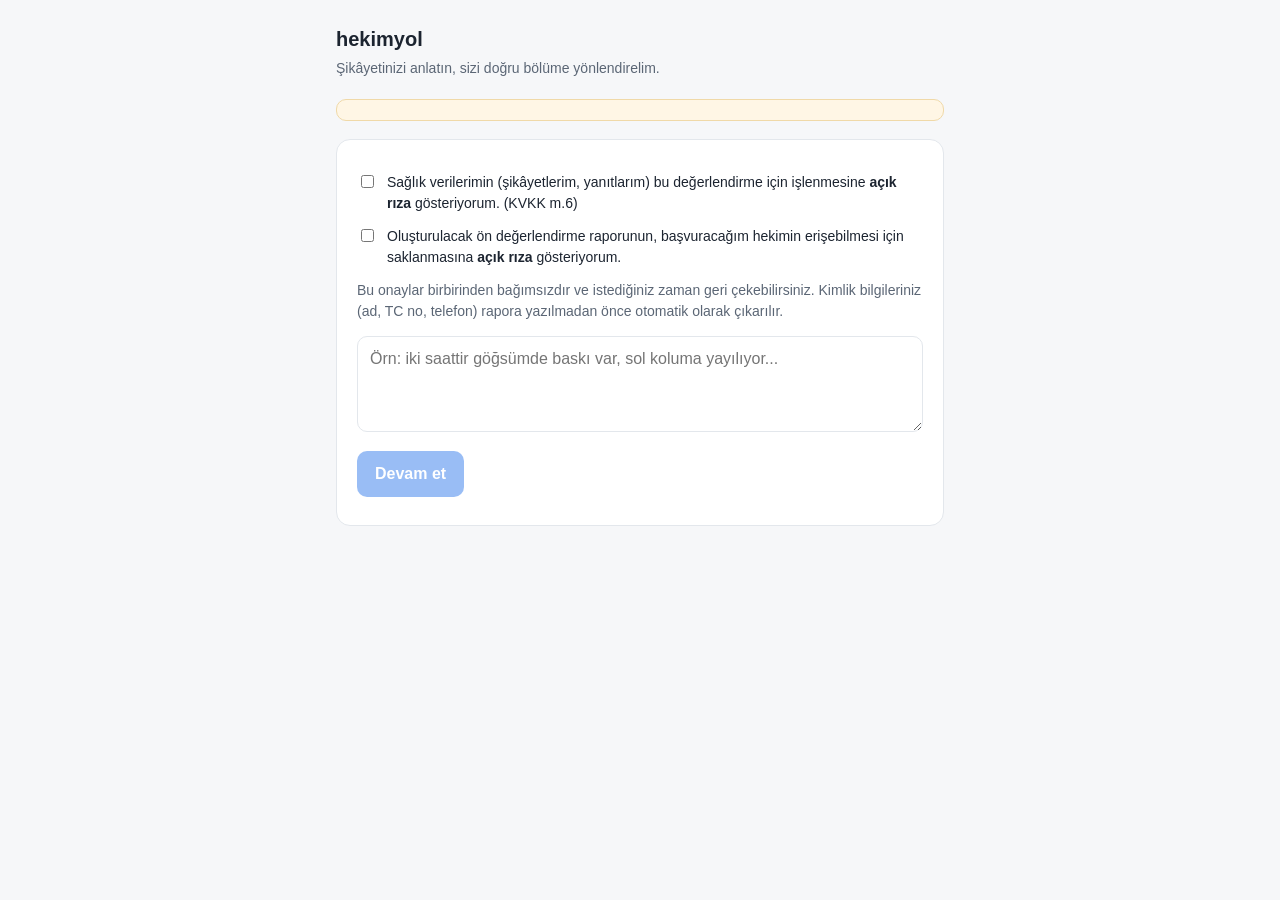
==== static/index.html @ 27304295 "Scaffold hekimyol MVP: TR symptom intake → deterministic triage → doctor pre-report - FastAPI + SQLA" ====
<!doctype html>
<html lang="tr">
<head>
<meta charset="utf-8">
<meta name="viewport" content="width=device-width, initial-scale=1">
<title>hekimyol — Şikâyet Değerlendirme</title>
<link rel="stylesheet" href="/static/style.css">
</head>
<body>
<div class="wrap">
  <h1>hekimyol</h1>
  <p class="sub">Şikâyetinizi anlatın, sizi doğru bölüme yönlendirelim.</p>
  <div class="disclaimer" id="disclaimer"></div>

  <!-- Step 1: consent + complaint -->
  <div class="card" id="intake">
    <label class="consent">
      <input type="checkbox" id="c1">
      <span>Sağlık verilerimin (şikâyetlerim, yanıtlarım) bu değerlendirme için
      işlenmesine <b>açık rıza</b> gösteriyorum. (KVKK m.6)</span>
    </label>
    <label class="consent">
      <input type="checkbox" id="c2">
      <span>Oluşturulacak ön değerlendirme raporunun, başvuracağım hekimin
      erişebilmesi için saklanmasına <b>açık rıza</b> gösteriyorum.</span>
    </label>
    <p class="sub" style="margin:4px 0 14px">Bu onaylar birbirinden bağımsızdır ve
      istediğiniz zaman geri çekebilirsiniz. Kimlik bilgileriniz (ad, TC no,
      telefon) rapora yazılmadan önce otomatik olarak çıkarılır.</p>
    <textarea id="complaint" placeholder="Örn: iki saattir göğsümde baskı var, sol koluma yayılıyor..."></textarea>
    <div style="margin-top:12px"><button id="startBtn" disabled>Devam et</button></div>
    <div class="err" id="intakeErr"></div>
  </div>

  <!-- Step 1b: pathway picker fallback -->
  <div class="card" id="picker" hidden>
    <div class="qtext">Şikâyetinizi hangi başlık en iyi tanımlıyor?</div>
    <div id="pickerOpts"></div>
  </div>

  <!-- Step 2: questions -->
  <div class="card" id="qcard" hidden>
    <div class="qtext" id="qtext"></div>
    <div id="qopts"></div>
  </div>

  <!-- Step 3: outcome -->
  <div class="card" id="outcome" hidden>
    <div><span class="badge" id="urg"></span></div>
    <h1 style="margin-top:12px" id="dept"></h1>
    <p id="advice"></p>
    <div id="bringWrap" hidden><b>Yanınıza alın:</b><ul id="bring"></ul></div>
    <p class="sub" id="reportLine" style="margin-top:16px"></p>
  </div>
</div>

<script>
const $ = s => document.querySelector(s);
let complaintDeidPending = "";
let sessionId = null;

async function api(path, body, method="POST") {
  const r = await fetch(path, {method, headers:{"content-type":"application/json"},
    body: body ? JSON.stringify(body) : undefined});
  const data = await r.json().catch(() => ({}));
  if (!r.ok) throw new Error(data.detail || ("HTTP " + r.status));
  return data;
}

(async () => {
  const m = await api("/api/meta", null, "GET");
  $("#disclaimer").textContent = m.disclaimer;
})();

function consentOk() { return $("#c1").checked && $("#c2").checked; }
[$("#c1"), $("#c2")].forEach(c => c.addEventListener("change",
  () => $("#startBtn").disabled = !consentOk()));

$("#startBtn").addEventListener("click", () => start(null));

async function start(pathwaySlug) {
  $("#intakeErr").textContent = "";
  const complaint = $("#complaint").value.trim();
  if (!complaint) { $("#intakeErr").textContent = "Lütfen şikâyetinizi yazın."; return; }
  try {
    const d = await api("/api/session", {
      consent: {health_data: $("#c1").checked, store_report: $("#c2").checked},
      complaint, pathway_slug: pathwaySlug,
    });
    if (d.needs_pathway) { showPicker(d.pathways); return; }
    $("#intake").hidden = true; $("#picker").hidden = true;
    sessionId = d.session_id;
    render(d);
  } catch (e) { $("#intakeErr").textContent = e.message; }
}

function showPicker(list) {
  $("#picker").hidden = false;
  const box = $("#pickerOpts"); box.innerHTML = "";
  list.forEach(p => {
    const b = document.createElement("button");
    b.className = "opt"; b.textContent = p.title;
    b.onclick = () => start(p.slug);
    box.appendChild(b);
  });
}

async function answer(idx) {
  try {
    const d = await api(`/api/session/${sessionId}/answer`, {option_idx: idx});
    render(d);
  } catch (e) { alert(e.message); }
}

function render(d) {
  if (!d.done) {
    $("#qcard").hidden = false; $("#outcome").hidden = true;
    $("#qtext").textContent = d.text;
    const box = $("#qopts"); box.innerHTML = "";
    d.options.forEach((label, i) => {
      const b = document.createElement("button");
      b.className = "opt"; b.textContent = label; b.onclick = () => answer(i);
      box.appendChild(b);
    });
    return;
  }
  $("#qcard").hidden = true; $("#outcome").hidden = false;
  const urg = $("#urg");
  urg.className = "badge " + d.urgency;
  urg.textContent = {acil:"ACİL", "24_saat":"24 SAAT İÇİNDE", planli:"PLANLI"}[d.urgency] || d.urgency;
  $("#dept").textContent = d.department;
  $("#advice").textContent = d.advice;
  if (d.bring && d.bring.length) {
    $("#bringWrap").hidden = false;
    $("#bring").innerHTML = d.bring.map(x => `<li>${x}</li>`).join("");
  }
  if (d.report_id) {
    $("#reportLine").innerHTML = `Hekiminizin okuması için rapor kodunuz: <b>${d.report_id}</b>`;
  }
}
</script>
</body>
</html>
---- static/style.css ----
:root { --bg:#f6f7f9; --card:#fff; --ink:#1c2430; --muted:#5b6675; --accent:#1f6feb;
  --acil:#c0392b; --24:#c07a1f; --planli:#1e7e46; --line:#e3e7ec; }
* { box-sizing:border-box; }
body { margin:0; font:16px/1.5 -apple-system,Segoe UI,Roboto,sans-serif;
  background:var(--bg); color:var(--ink); }
.wrap { max-width:640px; margin:0 auto; padding:24px 16px 64px; }
h1 { font-size:20px; margin:0 0 4px; }
.sub { color:var(--muted); font-size:14px; margin:0 0 20px; }
.disclaimer { background:#fff6e5; border:1px solid #f0d9a8; border-radius:10px;
  padding:10px 12px; font-size:13px; color:#6b4e12; margin-bottom:18px; }
.card { background:var(--card); border:1px solid var(--line); border-radius:14px;
  padding:20px; margin-bottom:14px; }
label.consent { display:flex; gap:10px; align-items:flex-start; margin:12px 0;
  font-size:14px; cursor:pointer; }
label.consent input { margin-top:3px; }
textarea, input[type=text], input[type=password] { width:100%; border:1px solid var(--line);
  border-radius:10px; padding:10px 12px; font:inherit; }
textarea { min-height:96px; resize:vertical; }
button { background:var(--accent); color:#fff; border:0; border-radius:10px;
  padding:11px 18px; font:inherit; font-weight:600; cursor:pointer; }
button:disabled { opacity:.45; cursor:not-allowed; }
button.opt { display:block; width:100%; text-align:left; background:#fff;
  color:var(--ink); border:1px solid var(--line); margin:8px 0; font-weight:500; }
button.opt:hover { border-color:var(--accent); }
.qtext { font-weight:600; margin-bottom:6px; }
.badge { display:inline-block; padding:3px 10px; border-radius:999px; font-size:13px;
  font-weight:700; color:#fff; }
.badge.acil { background:var(--acil); }
.badge.\32 4_saat { background:var(--24); }
.badge.planli { background:var(--planli); }
ul { margin:6px 0 0; padding-left:20px; }
.err { color:var(--acil); font-size:14px; margin-top:8px; }
pre { white-space:pre-wrap; word-wrap:break-word; background:#fbfcfd;
  border:1px solid var(--line); border-radius:10px; padding:14px; font-size:14px; }
a { color:var(--accent); }
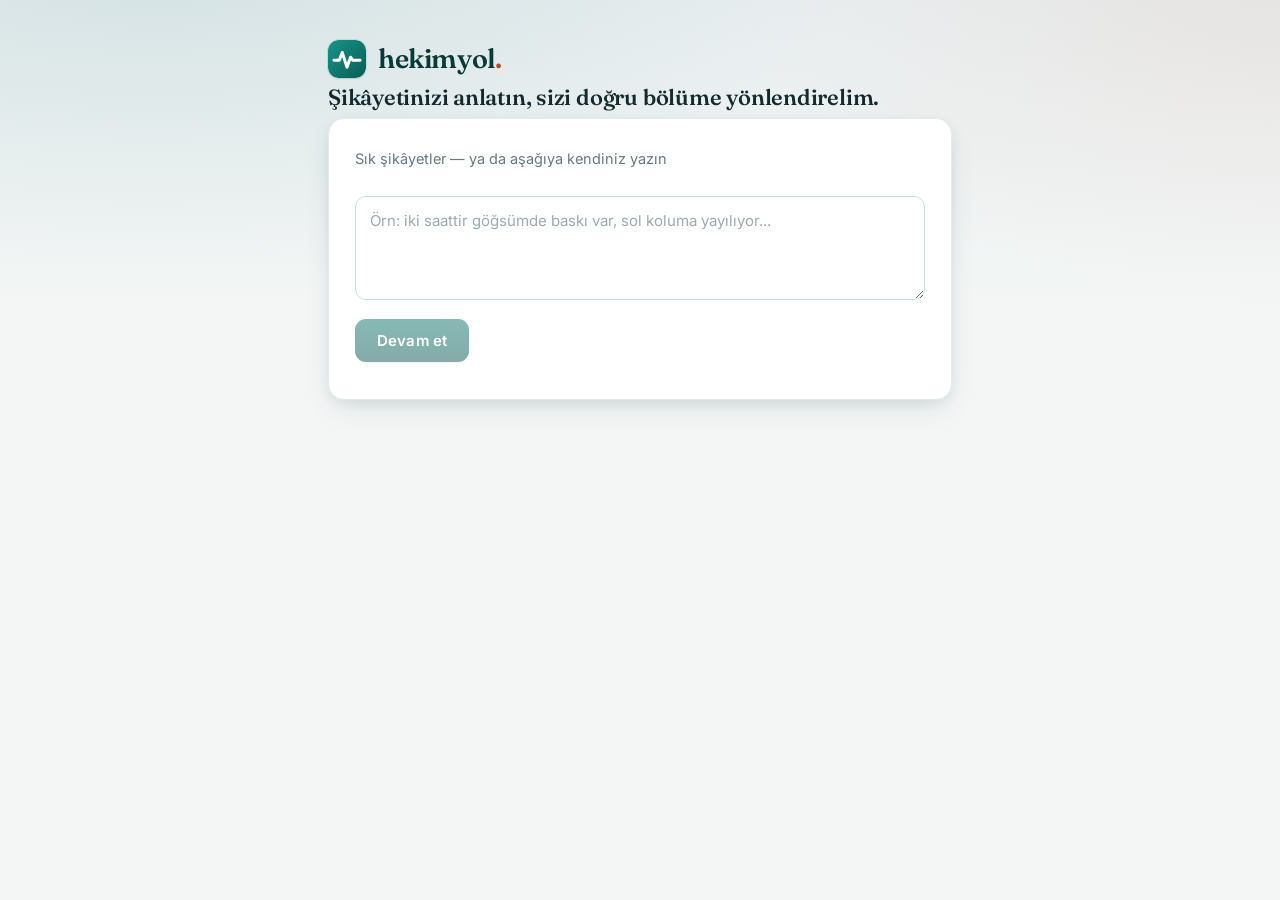
==== commit f49fd269: "Make repo git- and Heroku-deploy ready - Add .env.example documenting every env var (all have safe d" ====
--- a/static/index.html
+++ b/static/index.html
@@ -4,29 +4,34 @@
 <meta charset="utf-8">
 <meta name="viewport" content="width=device-width, initial-scale=1">
 <title>hekimyol — Şikâyet Değerlendirme</title>
+<link rel="icon" type="image/svg+xml" href="/static/favicon.svg">
+<link rel="preconnect" href="https://fonts.googleapis.com">
+<link rel="preconnect" href="https://fonts.gstatic.com" crossorigin>
+<link href="https://fonts.googleapis.com/css2?family=Fraunces:opsz,wght@9..144,400..600&family=Inter:wght@400;500;600&display=swap" rel="stylesheet">
 <link rel="stylesheet" href="/static/style.css">
 </head>
 <body>
 <div class="wrap">
-  <h1>hekimyol</h1>
-  <p class="sub">Şikâyetinizi anlatın, sizi doğru bölüme yönlendirelim.</p>
-  <div class="disclaimer" id="disclaimer"></div>
-
-  <!-- Step 1: consent + complaint -->
+  <div class="brand">
+    <svg class="mark" width="38" height="38" viewBox="0 0 64 64" aria-hidden="true">
+      <defs>
+        <linearGradient id="bm" x1="0" y1="0" x2="64" y2="64" gradientUnits="userSpaceOnUse">
+          <stop stop-color="#14958A"/><stop offset="1" stop-color="#0B5D55"/>
+        </linearGradient>
+      </defs>
+      <rect width="64" height="64" rx="16" fill="url(#bm)"/>
+      <path d="M10 34h9l5-13 8 25 6-17 3.5 5H54" fill="none" stroke="#fff"
+            stroke-width="5" stroke-linecap="round" stroke-linejoin="round"/>
+    </svg>
+    <p class="brand-name">hekimyol<span class="dot">.</span></p>
+  </div>
+  <h1>Şikâyetinizi anlatın, sizi doğru bölüme yönlendirelim.</h1>
+
+  <!-- Step 1: complaint -->
   <div class="card" id="intake">
-    <label class="consent">
-      <input type="checkbox" id="c1">
-      <span>Sağlık verilerimin (şikâyetlerim, yanıtlarım) bu değerlendirme için
-      işlenmesine <b>açık rıza</b> gösteriyorum. (KVKK m.6)</span>
-    </label>
-    <label class="consent">
-      <input type="checkbox" id="c2">
-      <span>Oluşturulacak ön değerlendirme raporunun, başvuracağım hekimin
-      erişebilmesi için saklanmasına <b>açık rıza</b> gösteriyorum.</span>
-    </label>
-    <p class="sub" style="margin:4px 0 14px">Bu onaylar birbirinden bağımsızdır ve
-      istediğiniz zaman geri çekebilirsiniz. Kimlik bilgileriniz (ad, TC no,
-      telefon) rapora yazılmadan önce otomatik olarak çıkarılır.</p>
+    <p class="sub chips-label">Sık şikâyetler
+      <span class="chips-hint">— ya da aşağıya kendiniz yazın</span></p>
+    <div class="chips" id="startChips"></div>
     <textarea id="complaint" placeholder="Örn: iki saattir göğsümde baskı var, sol koluma yayılıyor..."></textarea>
     <div style="margin-top:12px"><button id="startBtn" disabled>Devam et</button></div>
     <div class="err" id="intakeErr"></div>
@@ -38,10 +43,9 @@
     <div id="pickerOpts"></div>
   </div>
 
-  <!-- Step 2: questions -->
-  <div class="card" id="qcard" hidden>
-    <div class="qtext" id="qtext"></div>
-    <div id="qopts"></div>
+  <!-- Step 2: questions — one screen at a time, swapped in/out -->
+  <div class="card flow" id="qcard" hidden>
+    <div class="stage" id="stage"></div>
   </div>
 
   <!-- Step 3: outcome -->
@@ -51,13 +55,23 @@
     <p id="advice"></p>
     <div id="bringWrap" hidden><b>Yanınıza alın:</b><ul id="bring"></ul></div>
     <p class="sub" id="reportLine" style="margin-top:16px"></p>
-  </div>
+    <div class="qr-tile" id="qrTile" hidden>
+      <div class="qr-frame"><canvas id="qrCanvas"></canvas></div>
+      <p class="qr-cap">Hekiminiz bu kodu okutabilir</p>
+    </div>
+  </div>
+
+  <footer class="safety" id="disclaimer"></footer>
 </div>
 
 <script>
 const $ = s => document.querySelector(s);
-let complaintDeidPending = "";
 let sessionId = null;
+let qStep = 0;
+let selectedPathway = null;  // slug from a clicked starting-point chip, or null
+
+const REDUCED = window.matchMedia("(prefers-reduced-motion: reduce)").matches;
+const SWAP_MS = REDUCED ? 0 : 260;   // must match .screen-out duration in style.css
 
 async function api(path, body, method="POST") {
   const r = await fetch(path, {method, headers:{"content-type":"application/json"},
@@ -69,29 +83,69 @@
 
 (async () => {
   const m = await api("/api/meta", null, "GET");
-  $("#disclaimer").textContent = m.disclaimer;
+  $("#disclaimer").textContent = m.disclaimer ||
+    "Bu bir tanı değildir. Acil durumda 112'yi arayın.";
+  renderChips(m.starting_points || []);
 })();
 
-function consentOk() { return $("#c1").checked && $("#c2").checked; }
-[$("#c1"), $("#c2")].forEach(c => c.addEventListener("change",
-  () => $("#startBtn").disabled = !consentOk()));
-
-$("#startBtn").addEventListener("click", () => start(null));
+$("#startBtn").addEventListener("click", () => start(selectedPathway));
+
+function renderChips(list) {
+  const box = $("#startChips");
+  box.innerHTML = "";
+  if (!list.length) { box.hidden = true; $(".chips-label").hidden = true; return; }
+  list.forEach(sp => {
+    const b = document.createElement("button");
+    b.type = "button";
+    b.className = "chip";
+    b.textContent = sp.label;
+    b.onclick = () => pickChip(b, sp);
+    box.appendChild(b);
+  });
+}
+
+function pickChip(btn, sp) {
+  $("#startChips").querySelectorAll(".chip").forEach(c => c.classList.remove("active"));
+  btn.classList.add("active");
+  selectedPathway = sp.pathway_slug;
+  $("#complaint").value = sp.complaint;   // visible + still editable
+  $("#intakeErr").textContent = "";
+  syncStartBtn();
+  start(selectedPathway);                 // chips start immediately
+}
+
+function syncStartBtn() {
+  $("#startBtn").disabled = !$("#complaint").value.trim();
+}
+
+// Typing over the pre-filled text means the user is on their own words now:
+// drop the remembered pathway so "Devam et" routes from the free text.
+$("#complaint").addEventListener("input", () => {
+  syncStartBtn();
+  if (!selectedPathway) return;
+  selectedPathway = null;
+  $("#startChips").querySelectorAll(".chip").forEach(c => c.classList.remove("active"));
+});
 
 async function start(pathwaySlug) {
   $("#intakeErr").textContent = "";
   const complaint = $("#complaint").value.trim();
   if (!complaint) { $("#intakeErr").textContent = "Lütfen şikâyetinizi yazın."; return; }
-  try {
-    const d = await api("/api/session", {
-      consent: {health_data: $("#c1").checked, store_report: $("#c2").checked},
-      complaint, pathway_slug: pathwaySlug,
-    });
+  const btn = $("#startBtn");
+  btn.classList.add("loading"); btn.disabled = true;
+  try {
+    const d = await api("/api/session", {complaint, pathway_slug: pathwaySlug});
     if (d.needs_pathway) { showPicker(d.pathways); return; }
     $("#intake").hidden = true; $("#picker").hidden = true;
+    qStep = 0;
     sessionId = d.session_id;
     render(d);
-  } catch (e) { $("#intakeErr").textContent = e.message; }
+  } catch (e) {
+    $("#intakeErr").textContent = e.message;
+  } finally {
+    btn.classList.remove("loading");
+    syncStartBtn();
+  }
 }
 
 function showPicker(list) {
@@ -112,19 +166,65 @@
   } catch (e) { alert(e.message); }
 }
 
+/* One question = one .screen. Answering glides the current screen out to the
+   left while the next one glides in from the right (full swap). */
+function buildScreen(d) {
+  const screen = document.createElement("div");
+  screen.className = "screen";
+
+  const step = document.createElement("p");
+  step.className = "qstep";
+  step.textContent = "Soru " + qStep;
+  screen.appendChild(step);
+
+  const q = document.createElement("div");
+  q.className = d.text.length > 74 ? "qtext long" : "qtext";
+  q.textContent = d.text;
+  screen.appendChild(q);
+
+  const opts = document.createElement("div");
+  opts.className = "qopts";
+  d.options.forEach((label, i) => {
+    const b = document.createElement("button");
+    b.className = "opt"; b.textContent = label;
+    b.onclick = () => { lockScreen(screen); answer(i); };
+    opts.appendChild(b);
+  });
+  screen.appendChild(opts);
+  return screen;
+}
+
+function lockScreen(screen) {
+  screen.querySelectorAll("button").forEach(b => b.disabled = true);
+}
+
+function swapIn(next) {
+  const stage = $("#stage");
+  const prev = stage.querySelector(".screen:not(.screen-out)");
+  if (!prev) { stage.appendChild(next); return; }
+  // Freeze the card height so the swap doesn't jolt the page.
+  stage.style.minHeight = stage.offsetHeight + "px";
+  prev.classList.add("screen-out");
+  setTimeout(() => prev.remove(), SWAP_MS + 40);
+  stage.appendChild(next);
+  requestAnimationFrame(() => { stage.style.minHeight = ""; });
+}
+
 function render(d) {
   if (!d.done) {
     $("#qcard").hidden = false; $("#outcome").hidden = true;
-    $("#qtext").textContent = d.text;
-    const box = $("#qopts"); box.innerHTML = "";
-    d.options.forEach((label, i) => {
-      const b = document.createElement("button");
-      b.className = "opt"; b.textContent = label; b.onclick = () => answer(i);
-      box.appendChild(b);
-    });
+    qStep++;
+    swapIn(buildScreen(d));
     return;
   }
-  $("#qcard").hidden = true; $("#outcome").hidden = false;
+  const stage = $("#stage");
+  const prev = stage.querySelector(".screen:not(.screen-out)");
+  if (prev) {
+    prev.classList.add("screen-out");
+    setTimeout(() => prev.remove(), SWAP_MS + 40);
+  }
+  setTimeout(() => { $("#qcard").hidden = true; }, SWAP_MS);
+  $("#outcome").hidden = false;
   const urg = $("#urg");
   urg.className = "badge " + d.urgency;
   urg.textContent = {acil:"ACİL", "24_saat":"24 SAAT İÇİNDE", planli:"PLANLI"}[d.urgency] || d.urgency;
@@ -135,8 +235,93 @@
     $("#bring").innerHTML = d.bring.map(x => `<li>${x}</li>`).join("");
   }
   if (d.report_id) {
-    $("#reportLine").innerHTML = `Hekiminizin okuması için rapor kodunuz: <b>${d.report_id}</b>`;
-  }
+    showReportCode(d.report_id);
+  }
+}
+
+/* ---------- report code: copy button + QR ----------
+   The copy button hands over the RAW id so a doctor can type it into the console;
+   the QR encodes the full /doctor?rid=… link so a scan opens the report directly. */
+
+const CLIP_SVG = `<svg viewBox="0 0 24 24" width="16" height="16" fill="none"
+  stroke="currentColor" stroke-width="1.8" stroke-linecap="round" stroke-linejoin="round"
+  aria-hidden="true"><rect x="9" y="9" width="11" height="11" rx="2.2"/>
+  <path d="M5.5 15H5a2 2 0 0 1-2-2V5a2 2 0 0 1 2-2h8a2 2 0 0 1 2 2v.5"/></svg>`;
+
+const CHECK_SVG = `<svg viewBox="0 0 24 24" width="16" height="16" fill="none"
+  stroke="currentColor" stroke-width="2.2" stroke-linecap="round" stroke-linejoin="round"
+  aria-hidden="true"><path d="M20 6 9 17l-5-5"/></svg>`;
+
+async function copyText(text) {
+  try {
+    if (navigator.clipboard && window.isSecureContext) {
+      await navigator.clipboard.writeText(text);
+      return true;
+    }
+  } catch (e) { /* fall through to the legacy path */ }
+  try {
+    const ta = document.createElement("textarea");
+    ta.value = text;
+    ta.setAttribute("readonly", "");
+    ta.style.cssText = "position:fixed;top:-1000px;left:0;opacity:0";
+    document.body.appendChild(ta);
+    ta.select();
+    ta.setSelectionRange(0, ta.value.length);
+    const ok = document.execCommand("copy");
+    ta.remove();
+    return ok;
+  } catch (e) {
+    return false;   // no clipboard at all — skip the confirm, code is still readable
+  }
+}
+
+function makeCopyBtn(text) {
+  const b = document.createElement("button");
+  b.type = "button";
+  b.className = "copy-btn";
+  b.title = "Rapor kodunu kopyala";
+  b.setAttribute("aria-label", "Rapor kodunu kopyala");
+  b.innerHTML = CLIP_SVG;
+  b.addEventListener("click", async () => {
+    if (!(await copyText(text))) return;
+    b.classList.add("done");
+    b.setAttribute("aria-label", "Rapor kodu kopyalandı");
+    b.innerHTML = CHECK_SVG + `<span class="copy-lbl">kopyalandı</span>`;
+    clearTimeout(b._t);
+    b._t = setTimeout(() => {
+      b.classList.remove("done");
+      b.setAttribute("aria-label", "Rapor kodunu kopyala");
+      b.innerHTML = CLIP_SVG;
+    }, 1500);
+  });
+  return b;
+}
+
+// CDN only (jsDelivr ESM build of the `qrcode` npm package) — no npm, no build step.
+// A failure here just hides the tile; the typed code path is unaffected.
+async function renderQR(rid) {
+  const tile = $("#qrTile");
+  const url = `${location.origin}/doctor?rid=${encodeURIComponent(rid)}`;
+  try {
+    const mod = await import("https://cdn.jsdelivr.net/npm/qrcode@1.5.3/+esm");
+    await mod.toCanvas($("#qrCanvas"), url, {
+      width: 160, margin: 1, errorCorrectionLevel: "M",
+      color: {dark: "#132a2e", light: "#ffffff"},
+    });
+    tile.hidden = false;
+  } catch (e) {
+    tile.hidden = true;
+  }
+}
+
+function showReportCode(rid) {
+  const line = $("#reportLine");
+  line.textContent = "Hekiminizin okuması için rapor kodunuz: ";
+  const code = document.createElement("b");
+  code.textContent = rid;
+  line.appendChild(code);
+  line.appendChild(makeCopyBtn(rid));
+  renderQR(rid);
 }
 </script>
 </body>
--- a/static/style.css
+++ b/static/style.css
@@ -1,35 +1,1123 @@
-:root { --bg:#f6f7f9; --card:#fff; --ink:#1c2430; --muted:#5b6675; --accent:#1f6feb;
-  --acil:#c0392b; --24:#c07a1f; --planli:#1e7e46; --line:#e3e7ec; }
+/* ============================================================
+   hekimyol — premium visual layer
+   Fonts:  Fraunces (display serif, headings) + Inter (text)
+   Palette: deep teal ink, saturated clinical teal primary,
+            warm terracotta accent, refined cool neutrals.
+   ============================================================ */
+
+:root {
+  /* neutrals */
+  --bg-1:#f3f6f5;
+  --bg-2:#e9eef0;
+  --bg-3:#eef0f6;
+  --card:#ffffff;
+  --ink:#132a2e;
+  --ink-soft:#33474d;
+  --muted:#657a82;
+  --line:#e4ebe9;
+  --line-strong:#d3dddb;
+
+  /* brand */
+  --primary:#0f766e;
+  --primary-ink:#0b5a54;
+  --primary-deep:#083b37;
+  --primary-tint:#e4f1ef;
+  --primary-ring:rgba(15,118,110,.28);
+  --accent:#c2470c;
+  --accent-tint:#fbeadf;
+
+  /* urgency — designed, still clearly differentiated */
+  --acil:#c62828;      --acil-ink:#8f1d1d;   --acil-tint:#fcebe9;   --acil-line:#f0c5c1;
+  --amber:#b45309;     --amber-ink:#8a3f07;  --amber-tint:#fdf1e2;  --amber-line:#f0d8b4;
+  --planli:#1b7a4b;    --planli-ink:#125b37; --planli-tint:#e6f4ec; --planli-line:#c2e2cf;
+
+  /* elevation */
+  --shadow-sm:0 1px 2px rgba(19,42,46,.05), 0 1px 1px rgba(19,42,46,.04);
+  --shadow-md:0 4px 12px rgba(19,42,46,.06), 0 12px 32px -8px rgba(19,42,46,.12);
+  --shadow-lg:0 8px 24px rgba(19,42,46,.08), 0 28px 60px -16px rgba(19,42,46,.18);
+
+  --radius:16px;
+  --radius-sm:11px;
+  --ease:cubic-bezier(.22,.61,.36,1);
+
+  --font-display:"Fraunces","Newsreader",Georgia,"Times New Roman",serif;
+  --font-text:"Inter",-apple-system,BlinkMacSystemFont,"Segoe UI",Roboto,sans-serif;
+}
+
 * { box-sizing:border-box; }
-body { margin:0; font:16px/1.5 -apple-system,Segoe UI,Roboto,sans-serif;
-  background:var(--bg); color:var(--ink); }
-.wrap { max-width:640px; margin:0 auto; padding:24px 16px 64px; }
-h1 { font-size:20px; margin:0 0 4px; }
-.sub { color:var(--muted); font-size:14px; margin:0 0 20px; }
-.disclaimer { background:#fff6e5; border:1px solid #f0d9a8; border-radius:10px;
-  padding:10px 12px; font-size:13px; color:#6b4e12; margin-bottom:18px; }
-.card { background:var(--card); border:1px solid var(--line); border-radius:14px;
-  padding:20px; margin-bottom:14px; }
-label.consent { display:flex; gap:10px; align-items:flex-start; margin:12px 0;
-  font-size:14px; cursor:pointer; }
-label.consent input { margin-top:3px; }
-textarea, input[type=text], input[type=password] { width:100%; border:1px solid var(--line);
-  border-radius:10px; padding:10px 12px; font:inherit; }
-textarea { min-height:96px; resize:vertical; }
-button { background:var(--accent); color:#fff; border:0; border-radius:10px;
-  padding:11px 18px; font:inherit; font-weight:600; cursor:pointer; }
-button:disabled { opacity:.45; cursor:not-allowed; }
-button.opt { display:block; width:100%; text-align:left; background:#fff;
-  color:var(--ink); border:1px solid var(--line); margin:8px 0; font-weight:500; }
-button.opt:hover { border-color:var(--accent); }
-.qtext { font-weight:600; margin-bottom:6px; }
-.badge { display:inline-block; padding:3px 10px; border-radius:999px; font-size:13px;
-  font-weight:700; color:#fff; }
-.badge.acil { background:var(--acil); }
-.badge.\32 4_saat { background:var(--24); }
-.badge.planli { background:var(--planli); }
-ul { margin:6px 0 0; padding-left:20px; }
-.err { color:var(--acil); font-size:14px; margin-top:8px; }
-pre { white-space:pre-wrap; word-wrap:break-word; background:#fbfcfd;
-  border:1px solid var(--line); border-radius:10px; padding:14px; font-size:14px; }
-a { color:var(--accent); }
+
+html { -webkit-text-size-adjust:100%; }
+
+body {
+  margin:0;
+  font-family:var(--font-text);
+  font-size:16px;
+  line-height:1.6;
+  color:var(--ink);
+  background:var(--bg-1);
+  background-image:
+    radial-gradient(1200px 600px at 12% -8%, rgba(15,118,110,.10), transparent 60%),
+    radial-gradient(1000px 560px at 100% 0%, rgba(194,71,12,.06), transparent 55%),
+    linear-gradient(180deg, var(--bg-2) 0%, var(--bg-1) 34%, var(--bg-1) 100%);
+  background-attachment:fixed;
+  -webkit-font-smoothing:antialiased;
+  text-rendering:optimizeLegibility;
+}
+
+.wrap {
+  max-width:660px;
+  margin:0 auto;
+  padding:40px 18px 88px;
+}
+
+/* ---------- header / wordmark ---------- */
+.brand {
+  display:flex;
+  align-items:center;
+  gap:12px;
+  margin-bottom:6px;
+}
+.brand .mark {
+  flex:0 0 auto;
+  width:38px; height:38px;
+  border-radius:11px;
+  box-shadow:var(--shadow-sm), 0 0 0 1px rgba(15,118,110,.12);
+  animation:markIn .7s var(--ease) both;
+}
+.brand-name {
+  font-family:var(--font-display);
+  font-optical-sizing:auto;
+  font-weight:600;
+  font-size:27px;
+  letter-spacing:-.015em;
+  color:var(--primary-deep);
+  margin:0;
+  line-height:1.1;
+}
+.brand-name .dot { color:var(--accent); }
+
+h1 {
+  font-family:var(--font-display);
+  font-optical-sizing:auto;
+  font-weight:560;
+  font-size:22px;
+  letter-spacing:-.01em;
+  line-height:1.25;
+  margin:0 0 6px;
+  color:var(--ink);
+}
+
+.sub {
+  color:var(--muted);
+  font-size:14.5px;
+  margin:0 0 24px;
+  max-width:52ch;
+}
+
+/* ---------- disclaimer ---------- */
+.disclaimer {
+  position:relative;
+  background:linear-gradient(180deg, #fff9ef, #fef4e4);
+  border:1px solid var(--amber-line);
+  border-radius:var(--radius-sm);
+  padding:12px 14px 12px 40px;
+  font-size:13px;
+  line-height:1.55;
+  color:#6b4e12;
+  margin-bottom:22px;
+  box-shadow:var(--shadow-sm);
+  animation:fadeSlide .5s var(--ease) both;
+}
+.disclaimer::before {
+  content:"";
+  position:absolute;
+  left:14px; top:13px;
+  width:16px; height:16px;
+  background:currentColor;
+  -webkit-mask:no-repeat center/contain url("data:image/svg+xml,%3Csvg xmlns='http://www.w3.org/2000/svg' viewBox='0 0 24 24'%3E%3Cpath d='M12 2 1 21h22L12 2Zm0 6a1 1 0 0 1 1 1v5a1 1 0 0 1-2 0V9a1 1 0 0 1 1-1Zm0 10.5a1.25 1.25 0 1 1 0-2.5 1.25 1.25 0 0 1 0 2.5Z'/%3E%3C/svg%3E");
+          mask:no-repeat center/contain url("data:image/svg+xml,%3Csvg xmlns='http://www.w3.org/2000/svg' viewBox='0 0 24 24'%3E%3Cpath d='M12 2 1 21h22L12 2Zm0 6a1 1 0 0 1 1 1v5a1 1 0 0 1-2 0V9a1 1 0 0 1 1-1Zm0 10.5a1.25 1.25 0 1 1 0-2.5 1.25 1.25 0 0 1 0 2.5Z'/%3E%3C/svg%3E");
+  opacity:.75;
+}
+
+/* ---------- cards ---------- */
+.card {
+  background:var(--card);
+  border:1px solid var(--line);
+  border-radius:var(--radius);
+  padding:26px;
+  margin-bottom:16px;
+  box-shadow:var(--shadow-md);
+  animation:cardIn .5s var(--ease) both;
+}
+.card[hidden] { display:none; }
+
+/* ---------- consent ---------- */
+label.consent {
+  display:flex;
+  gap:12px;
+  align-items:flex-start;
+  margin:14px 0;
+  padding:12px 14px;
+  font-size:14px;
+  line-height:1.55;
+  color:var(--ink-soft);
+  cursor:pointer;
+  border:1px solid var(--line);
+  border-radius:var(--radius-sm);
+  background:#fbfdfc;
+  transition:border-color .18s var(--ease), background .18s var(--ease), box-shadow .18s var(--ease);
+}
+label.consent:hover { border-color:var(--line-strong); background:#f7faf9; }
+label.consent:has(input:checked) {
+  border-color:var(--primary-ring);
+  background:var(--primary-tint);
+  box-shadow:0 0 0 3px var(--primary-ring);
+}
+label.consent b { color:var(--primary-ink); }
+
+label.consent input {
+  appearance:none;
+  -webkit-appearance:none;
+  flex:0 0 auto;
+  width:19px; height:19px;
+  margin-top:2px;
+  border:1.5px solid var(--line-strong);
+  border-radius:6px;
+  background:#fff;
+  cursor:pointer;
+  display:grid;
+  place-content:center;
+  transition:background .16s var(--ease), border-color .16s var(--ease), transform .12s var(--ease);
+}
+label.consent input:hover { border-color:var(--primary); }
+label.consent input:active { transform:scale(.9); }
+label.consent input::before {
+  content:"";
+  width:11px; height:11px;
+  transform:scale(0);
+  transform-origin:center;
+  transition:transform .16s var(--ease);
+  background:#fff;
+  -webkit-clip-path:polygon(14% 44%, 0 60%, 40% 100%, 100% 20%, 86% 6%, 38% 66%);
+          clip-path:polygon(14% 44%, 0 60%, 40% 100%, 100% 20%, 86% 6%, 38% 66%);
+}
+label.consent input:checked {
+  background:var(--primary);
+  border-color:var(--primary);
+}
+label.consent input:checked::before { transform:scale(1); }
+label.consent input:focus-visible {
+  outline:none;
+  box-shadow:0 0 0 3px var(--primary-ring);
+}
+
+/* ---------- form fields ---------- */
+textarea,
+input[type=text],
+input[type=password] {
+  width:100%;
+  border:1px solid var(--line-strong);
+  border-radius:var(--radius-sm);
+  padding:12px 14px;
+  font-family:inherit;
+  font-size:15px;
+  color:var(--ink);
+  background:#fff;
+  transition:border-color .18s var(--ease), box-shadow .18s var(--ease);
+}
+textarea::placeholder,
+input::placeholder { color:#9aabb1; }
+textarea:focus,
+input[type=text]:focus,
+input[type=password]:focus {
+  outline:none;
+  border-color:var(--primary);
+  box-shadow:0 0 0 4px var(--primary-ring);
+}
+textarea {
+  min-height:104px;
+  resize:vertical;
+  line-height:1.6;
+}
+
+/* ---------- buttons ---------- */
+button {
+  position:relative;
+  background:linear-gradient(180deg, var(--primary) 0%, var(--primary-ink) 100%);
+  color:#fff;
+  border:0;
+  border-radius:var(--radius-sm);
+  padding:12px 22px;
+  font-family:inherit;
+  font-size:15px;
+  font-weight:600;
+  letter-spacing:.01em;
+  cursor:pointer;
+  box-shadow:var(--shadow-sm), inset 0 1px 0 rgba(255,255,255,.14);
+  transition:transform .14s var(--ease), box-shadow .18s var(--ease), filter .18s var(--ease);
+}
+button:hover { filter:brightness(1.06); box-shadow:var(--shadow-md); }
+button:active { transform:translateY(1px) scale(.99); }
+button:focus-visible { outline:none; box-shadow:0 0 0 4px var(--primary-ring); }
+button:disabled { opacity:.5; cursor:not-allowed; filter:none; box-shadow:var(--shadow-sm); }
+
+button.loading { color:transparent; pointer-events:none; }
+button.loading::after {
+  content:"";
+  position:absolute;
+  inset:0;
+  margin:auto;
+  width:17px; height:17px;
+  border:2px solid rgba(255,255,255,.4);
+  border-top-color:#fff;
+  border-radius:50%;
+  animation:spin .7s linear infinite;
+}
+
+/* option buttons — staggered entrance + micro-interaction */
+button.opt {
+  display:block;
+  width:100%;
+  text-align:left;
+  background:#fff;
+  color:var(--ink);
+  border:1px solid var(--line-strong);
+  margin:10px 0;
+  padding:14px 16px;
+  font-weight:500;
+  line-height:1.45;
+  box-shadow:var(--shadow-sm);
+  animation:optIn .34s var(--ease) both;
+}
+button.opt:nth-child(1) { animation-delay:.03s; }
+button.opt:nth-child(2) { animation-delay:.09s; }
+button.opt:nth-child(3) { animation-delay:.15s; }
+button.opt:nth-child(4) { animation-delay:.21s; }
+button.opt:nth-child(5) { animation-delay:.27s; }
+button.opt:nth-child(6) { animation-delay:.33s; }
+button.opt::after {
+  content:"\2192";
+  float:right;
+  margin-left:12px;
+  color:var(--muted);
+  opacity:0;
+  transform:translateX(-4px);
+  transition:opacity .18s var(--ease), transform .18s var(--ease);
+}
+button.opt:hover {
+  border-color:var(--primary);
+  background:var(--primary-tint);
+  transform:translateY(-1px);
+  box-shadow:var(--shadow-md);
+}
+button.opt:hover::after { opacity:1; transform:translateX(0); color:var(--primary-ink); }
+button.opt:active { transform:translateY(0) scale(.995); }
+
+/* ---------- starting-point chips ---------- */
+.chips-label { margin:2px 0 10px; }
+.chips-label[hidden] { display:none; }
+.chips-hint { color:var(--muted); }
+.chips {
+  display:flex;
+  flex-wrap:wrap;
+  gap:8px;
+  margin:0 0 16px;
+}
+.chips[hidden] { display:none; }
+
+button.chip {
+  width:auto;
+  display:inline-flex;
+  align-items:center;
+  background:#fbfdfc;
+  color:var(--ink-soft);
+  border:1px solid var(--line-strong);
+  border-radius:999px;
+  padding:8px 15px;
+  font-size:13.5px;
+  font-weight:500;
+  letter-spacing:0;
+  box-shadow:var(--shadow-sm);
+  animation:optIn .34s var(--ease) both;
+}
+button.chip:hover {
+  border-color:var(--primary);
+  background:var(--primary-tint);
+  color:var(--primary-ink);
+  transform:translateY(-1px);
+  box-shadow:var(--shadow-md);
+}
+button.chip:active { transform:translateY(0) scale(.98); }
+button.chip.active,
+button.chip.active:hover {
+  background:linear-gradient(180deg, var(--primary) 0%, var(--primary-ink) 100%);
+  border-color:var(--primary);
+  color:#fff;
+  box-shadow:var(--shadow-sm), inset 0 1px 0 rgba(255,255,255,.14);
+}
+
+/* ---------- question text ---------- */
+.qtext {
+  font-family:var(--font-display);
+  font-optical-sizing:auto;
+  font-weight:540;
+  font-size:19px;
+  line-height:1.35;
+  letter-spacing:-.005em;
+  color:var(--ink);
+  margin-bottom:14px;
+}
+
+/* ============================================================
+   Flow: one question at a time. Each question + its options is a
+   single .screen inside .stage; answering glides the whole block
+   out to the left while the next glides in from the right.
+   ============================================================ */
+.card.flow {
+  padding:40px 34px 34px;
+  overflow:hidden;          /* clip the horizontal glide */
+}
+
+.stage {
+  position:relative;
+  transition:min-height .3s var(--ease);
+}
+
+.screen { animation:screenIn .42s var(--ease) both; }
+
+/* the outgoing screen is lifted out of flow so the incoming one
+   takes its place immediately — no vertical jump between questions */
+.screen.screen-out {
+  position:absolute;
+  inset:0;
+  pointer-events:none;
+  animation:screenOut .26s var(--ease) both;
+}
+
+/* quiet, honest step marker — replaces the old cosmetic progress bar */
+.qstep {
+  margin:0 0 14px;
+  font-size:11.5px;
+  font-weight:600;
+  letter-spacing:.12em;
+  text-transform:uppercase;
+  color:var(--muted);
+  opacity:.75;
+}
+
+/* big display type, generous whitespace */
+.card.flow .qtext {
+  font-size:30px;
+  font-weight:560;
+  line-height:1.22;
+  letter-spacing:-.018em;
+  margin:0 0 30px;
+  max-width:22ch;
+  text-wrap:balance;
+}
+/* long clinical questions step down a size instead of towering */
+.card.flow .qtext.long { font-size:24px; line-height:1.28; max-width:30ch; }
+
+.card.flow .qopts { margin:0; }
+.card.flow button.opt {
+  margin:0 0 12px;
+  padding:18px 20px;
+  font-size:16.5px;
+  border-radius:var(--radius);
+}
+.card.flow button.opt:last-child { margin-bottom:0; }
+.card.flow button.opt:disabled { opacity:1; }
+
+@media (max-width:480px) {
+  .card.flow { padding:28px 20px 22px; }
+  .card.flow .qtext { font-size:24px; max-width:none; }
+  .card.flow button.opt { padding:15px 16px; font-size:15.5px; }
+}
+
+/* ---------- safety footer ---------- */
+.safety {
+  margin:26px 2px 0;
+  font-size:12.5px;
+  line-height:1.55;
+  color:var(--muted);
+  max-width:56ch;
+}
+
+/* ---------- outcome ---------- */
+#outcome { position:relative; overflow:hidden; }
+#outcome::before {
+  content:"";
+  position:absolute;
+  inset:0 0 auto 0;
+  height:4px;
+  background:linear-gradient(90deg, var(--primary), var(--accent));
+  opacity:.9;
+}
+#outcome h1 {
+  font-size:24px;
+  font-weight:600;
+  margin:14px 0 8px;
+  animation:fadeSlide .5s var(--ease) .08s both;
+}
+#outcome #advice { animation:fadeSlide .5s var(--ease) .14s both; }
+#bringWrap {
+  margin-top:16px;
+  padding:14px 16px;
+  background:#f8faf9;
+  border:1px solid var(--line);
+  border-radius:var(--radius-sm);
+  font-size:14px;
+  animation:fadeSlide .5s var(--ease) .2s both;
+}
+#bringWrap[hidden] { display:none; }
+#reportLine {
+  margin-top:18px;
+  padding-top:16px;
+  border-top:1px dashed var(--line-strong);
+}
+#reportLine b {
+  display:inline-block;
+  font-family:var(--font-text);
+  font-weight:600;
+  letter-spacing:.04em;
+  background:var(--primary-tint);
+  color:var(--primary-ink);
+  padding:3px 9px;
+  border-radius:7px;
+}
+
+/* ---------- icon-only copy button ---------- */
+/* overrides the default gradient button: quiet, square, icon-sized */
+button.copy-btn {
+  display:inline-flex;
+  align-items:center;
+  gap:6px;
+  vertical-align:middle;
+  margin-left:8px;
+  width:28px; height:28px;
+  padding:0;
+  background:#fff;
+  color:var(--muted);
+  border:1px solid var(--line-strong);
+  border-radius:8px;
+  box-shadow:var(--shadow-sm);
+  font-size:12px;
+  font-weight:600;
+  letter-spacing:0;
+  transition:color .16s var(--ease), border-color .16s var(--ease),
+             background .16s var(--ease), width .18s var(--ease);
+}
+button.copy-btn:hover {
+  filter:none;
+  color:var(--primary-ink);
+  border-color:var(--primary);
+  background:var(--primary-tint);
+  box-shadow:var(--shadow-sm);
+}
+button.copy-btn:active { transform:translateY(0) scale(.94); }
+button.copy-btn svg { flex:0 0 auto; display:block; }
+button.copy-btn.done {
+  width:auto;
+  padding:0 10px 0 8px;
+  color:var(--planli-ink);
+  border-color:var(--planli-line);
+  background:var(--planli-tint);
+}
+.copy-lbl { white-space:nowrap; }
+
+/* ---------- report-code QR tile ---------- */
+.qr-tile { margin-top:14px; }
+.qr-tile[hidden] { display:none; }
+.qr-frame {
+  display:inline-block;
+  padding:12px;
+  background:#fff;
+  border:1px solid var(--line);
+  border-radius:var(--radius-sm);
+  box-shadow:var(--shadow-sm);
+  line-height:0;
+  animation:fadeSlide .5s var(--ease) .26s both;
+}
+.qr-frame canvas { display:block; width:160px; height:160px; border-radius:4px; }
+.qr-cap {
+  margin:8px 2px 0;
+  font-size:12.5px;
+  color:var(--muted);
+}
+
+/* ---------- badge ---------- */
+.badge {
+  display:inline-flex;
+  align-items:center;
+  gap:7px;
+  padding:6px 14px 6px 12px;
+  border-radius:999px;
+  font-size:12.5px;
+  font-weight:700;
+  letter-spacing:.06em;
+  text-transform:uppercase;
+  border:1px solid transparent;
+  animation:badgePop .5s var(--ease) both;
+}
+.badge::before {
+  font-size:13px;
+  line-height:1;
+  font-weight:400;
+}
+.badge.acil {
+  background:var(--acil-tint);
+  color:var(--acil-ink);
+  border-color:var(--acil-line);
+}
+.badge.acil::before { content:"\26A0\FE0F"; }
+.badge.acil::after {
+  content:"";
+  width:7px; height:7px;
+  border-radius:50%;
+  background:var(--acil);
+  box-shadow:0 0 0 0 var(--acil);
+  animation:pulse 1.8s ease-out infinite;
+}
+.badge.\32 4_saat {
+  background:var(--amber-tint);
+  color:var(--amber-ink);
+  border-color:var(--amber-line);
+}
+.badge.\32 4_saat::before { content:"\23F1\FE0F"; }
+.badge.planli {
+  background:var(--planli-tint);
+  color:var(--planli-ink);
+  border-color:var(--planli-line);
+}
+.badge.planli::before { content:"\2713"; font-weight:700; }
+
+/* ---------- misc ---------- */
+ul { margin:8px 0 0; padding-left:20px; }
+li { margin:3px 0; }
+
+.err {
+  color:var(--acil-ink);
+  font-size:13.5px;
+  margin-top:10px;
+  min-height:1px;
+}
+.err:not(:empty) {
+  padding:9px 12px;
+  background:var(--acil-tint);
+  border:1px solid var(--acil-line);
+  border-radius:9px;
+  animation:fadeSlide .3s var(--ease) both;
+}
+
+pre {
+  white-space:pre-wrap;
+  word-wrap:break-word;
+  background:linear-gradient(180deg, #fbfdfc, #f6f9f8);
+  border:1px solid var(--line);
+  border-radius:var(--radius-sm);
+  padding:20px;
+  font-family:"Inter",ui-monospace,SFMono-Regular,Menlo,monospace;
+  font-size:13.5px;
+  line-height:1.7;
+  color:var(--ink-soft);
+  box-shadow:var(--shadow-sm);
+  overflow-x:auto;
+}
+#meta {
+  font-size:13px;
+  color:var(--muted);
+  margin:0 0 14px;
+  padding-bottom:12px;
+  border-bottom:1px solid var(--line);
+}
+
+a { color:var(--primary-ink); text-underline-offset:2px; }
+
+/* ============================================================
+   Ön Konsültasyon Raporu (/doctor) — rendered clinical document.
+   Scoped to .report; reuses the tokens + Fraunces/Inter above.
+   ============================================================ */
+.report {
+  color:var(--ink-soft);
+  font-size:15px;
+  line-height:1.62;
+  animation:fadeSlide .45s var(--ease) both;
+}
+
+.report .rp-title {
+  font-family:var(--font-display);
+  font-optical-sizing:auto;
+  font-weight:600;
+  font-size:25px;
+  line-height:1.22;
+  letter-spacing:-.015em;
+  color:var(--primary-deep);
+  margin:0 0 4px;
+  text-wrap:balance;
+}
+.report .rp-title + .rp-note { margin-top:16px; }
+
+.report .rp-h2 {
+  font-family:var(--font-text);
+  font-size:11.5px;
+  font-weight:700;
+  letter-spacing:.13em;
+  text-transform:uppercase;
+  color:var(--muted);
+  margin:30px 0 12px;
+  padding-bottom:7px;
+  border-bottom:1px solid var(--line);
+}
+
+/* the "Teşhis değildir" disclaimer — soft amber callout */
+.report .rp-note {
+  position:relative;
+  margin:0 0 20px;
+  padding:13px 15px 13px 42px;
+  font-size:13.5px;
+  line-height:1.55;
+  color:var(--amber-ink);
+  background:linear-gradient(180deg, #fff9ef, #fef4e4);
+  border:1px solid var(--amber-line);
+  border-radius:var(--radius-sm);
+}
+.report .rp-note::before {
+  content:"";
+  position:absolute;
+  left:15px; top:15px;
+  width:15px; height:15px;
+  background:currentColor;
+  opacity:.7;
+  -webkit-mask:no-repeat center/contain url("data:image/svg+xml,%3Csvg xmlns='http://www.w3.org/2000/svg' viewBox='0 0 24 24'%3E%3Cpath d='M12 2 1 21h22L12 2Zm0 6a1 1 0 0 1 1 1v5a1 1 0 0 1-2 0V9a1 1 0 0 1 1-1Zm0 10.5a1.25 1.25 0 1 1 0-2.5 1.25 1.25 0 0 1 0 2.5Z'/%3E%3C/svg%3E");
+          mask:no-repeat center/contain url("data:image/svg+xml,%3Csvg xmlns='http://www.w3.org/2000/svg' viewBox='0 0 24 24'%3E%3Cpath d='M12 2 1 21h22L12 2Zm0 6a1 1 0 0 1 1 1v5a1 1 0 0 1-2 0V9a1 1 0 0 1 1-1Zm0 10.5a1.25 1.25 0 1 1 0-2.5 1.25 1.25 0 0 1 0 2.5Z'/%3E%3C/svg%3E");
+}
+
+/* the de-identified complaint — quiet callout with a rail */
+.report .rp-quiet {
+  margin:0 0 4px;
+  padding:13px 16px;
+  background:#fbfdfc;
+  border:1px solid var(--line);
+  border-left:3px solid var(--primary-ring);
+  border-radius:var(--radius-sm);
+}
+.report .rp-label {
+  display:block;
+  font-size:11px;
+  font-weight:700;
+  letter-spacing:.09em;
+  text-transform:uppercase;
+  color:var(--muted);
+  margin-bottom:5px;
+}
+.report .rp-quiet p {
+  margin:0;
+  font-size:15.5px;
+  line-height:1.55;
+  color:var(--ink);
+}
+
+/* "Yanıt Akışı" — numbered timeline */
+.report .rp-trail {
+  list-style:none;
+  margin:0;
+  padding:0 0 0 34px;
+  counter-reset:rp;
+  position:relative;
+}
+.report .rp-trail::before {
+  content:"";
+  position:absolute;
+  left:11px; top:9px; bottom:9px;
+  width:1px;
+  background:var(--line);
+}
+.report .rp-trail li {
+  counter-increment:rp;
+  position:relative;
+  margin:0 0 16px;
+}
+.report .rp-trail li:last-child { margin-bottom:0; }
+.report .rp-trail li::before {
+  content:counter(rp);
+  position:absolute;
+  left:-34px; top:1px;
+  width:23px; height:23px;
+  border-radius:50%;
+  background:var(--primary-tint);
+  color:var(--primary-ink);
+  border:1px solid #fff;
+  box-shadow:0 0 0 1px var(--primary-ring);
+  font-size:11.5px;
+  font-weight:700;
+  display:grid;
+  place-content:center;
+}
+.report .rp-q {
+  font-family:var(--font-display);
+  font-optical-sizing:auto;
+  font-weight:540;
+  font-size:15.5px;
+  line-height:1.38;
+  color:var(--ink);
+}
+.report .rp-a {
+  margin-top:3px;
+  font-size:14.5px;
+  color:var(--ink-soft);
+}
+.report .rp-a::before {
+  content:"\2192";
+  margin-right:7px;
+  color:var(--primary);
+}
+.report .rp-flag {
+  display:inline-block;
+  margin-left:9px;
+  padding:2px 9px 2px 7px;
+  border-radius:999px;
+  font-size:11.5px;
+  font-weight:600;
+  line-height:1.5;
+  color:var(--amber-ink);
+  background:var(--amber-tint);
+  border:1px solid var(--amber-line);
+  white-space:nowrap;
+}
+.report .rp-flag::before { content:"\26A0\FE0F"; margin-right:5px; font-weight:400; }
+
+/* "Sonuç" — the prominent block */
+.report .rp-facts {
+  margin:0;
+  padding:6px 18px;
+  background:linear-gradient(180deg, #fbfdfc, #f4f8f7);
+  border:1px solid var(--line-strong);
+  border-radius:var(--radius-sm);
+  box-shadow:var(--shadow-sm);
+}
+.report .rp-row {
+  display:flex;
+  align-items:baseline;
+  gap:14px;
+  flex-wrap:wrap;
+  padding:11px 0;
+  border-bottom:1px solid var(--line);
+}
+.report .rp-row:last-child { border-bottom:0; }
+.report .rp-facts dt {
+  flex:0 0 auto;
+  width:172px;
+  font-size:11.5px;
+  font-weight:700;
+  letter-spacing:.06em;
+  text-transform:uppercase;
+  color:var(--muted);
+}
+.report .rp-facts dd {
+  flex:1 1 220px;
+  margin:0;
+  min-width:0;
+  font-size:15px;
+  font-weight:500;
+  color:var(--ink);
+}
+.report .rp-facts .badge { animation:none; }
+
+/* the "Kaynak" footnote sits directly under its heading */
+.report .rp-p { margin:0 0 10px; }
+.report .rp-h2 + .rp-p {
+  font-size:13px;
+  line-height:1.55;
+  color:var(--muted);
+}
+.report > *:last-child { margin-bottom:0; }
+
+@media (max-width:480px) {
+  .report .rp-title { font-size:21px; }
+  .report .rp-facts dt { width:auto; flex-basis:100%; }
+  .report .rp-trail { padding-left:30px; }
+  .report .rp-trail li::before { left:-30px; }
+}
+
+/* ---------- keyframes ---------- */
+@keyframes cardIn   { from { opacity:0; transform:translateY(14px); } }
+@keyframes fadeSlide{ from { opacity:0; transform:translateY(8px); } }
+@keyframes optIn    { from { opacity:0; transform:translateY(10px) scale(.985); } }
+@keyframes markIn   { from { opacity:0; transform:scale(.6) rotate(-12deg); } }
+@keyframes badgePop { 0% { opacity:0; transform:scale(.82); } 60% { transform:scale(1.04); } 100% { opacity:1; transform:scale(1); } }
+@keyframes spin     { to { transform:rotate(360deg); } }
+@keyframes screenIn  { from { opacity:0; transform:translateX(34px); } }
+@keyframes screenOut { to   { opacity:0; transform:translateX(-34px); } }
+@keyframes pulse {
+  0%   { box-shadow:0 0 0 0 rgba(198,40,40,.5); }
+  70%  { box-shadow:0 0 0 7px rgba(198,40,40,0); }
+  100% { box-shadow:0 0 0 0 rgba(198,40,40,0); }
+}
+
+/* ---------- reduced motion ---------- */
+@media (prefers-reduced-motion: reduce) {
+  *, *::before, *::after {
+    animation-duration:.001ms !important;
+    animation-iteration-count:1 !important;
+    transition-duration:.001ms !important;
+    scroll-behavior:auto !important;
+  }
+  /* no horizontal glide — screens simply replace one another */
+  .stage { transition:none !important; }
+  .screen, .screen.screen-out { animation:none !important; }
+  .screen.screen-out { opacity:0; }
+}
+
+/* ============================================================
+   Akış editörü (/admin) — scoped to .admin-body + Drawflow theming.
+   Reuses the tokens above; no new palette.
+   ============================================================ */
+.admin-body { height:100vh; overflow:hidden; }
+.admin-body #app[hidden] { display:none; }
+.admin-body #app {
+  display:flex;
+  flex-direction:column;
+  height:100vh;
+}
+
+.adm-top {
+  display:flex;
+  align-items:center;
+  gap:11px;
+  flex-wrap:wrap;
+  padding:10px 16px;
+  background:rgba(255,255,255,.86);
+  backdrop-filter:blur(10px);
+  border-bottom:1px solid var(--line);
+  box-shadow:var(--shadow-sm);
+  z-index:5;
+}
+.adm-brand { display:flex; align-items:center; gap:9px; }
+.adm-brand .brand-name { font-size:19px; }
+.adm-tag {
+  font-size:11px; font-weight:600; letter-spacing:.08em; text-transform:uppercase;
+  color:var(--primary-ink); background:var(--primary-tint);
+  border:1px solid var(--primary-ring); border-radius:999px; padding:3px 9px;
+}
+.adm-tools { display:flex; gap:7px; flex-wrap:wrap; }
+.adm-right { margin-left:auto; display:flex; align-items:center; gap:12px; }
+.adm-dirty {
+  font-size:12px; font-weight:600; color:var(--amber-ink);
+  background:var(--amber-tint); border:1px solid var(--amber-line);
+  border-radius:999px; padding:3px 10px;
+}
+.adm-dirty[hidden] { display:none; }
+
+.adm-select {
+  font-family:inherit; font-size:14px; color:var(--ink);
+  background:#fff; border:1px solid var(--line-strong);
+  border-radius:var(--radius-sm); padding:8px 11px;
+  flex:0 1 auto; min-width:150px; max-width:262px;
+}
+.adm-select:focus { outline:none; border-color:var(--primary); box-shadow:0 0 0 4px var(--primary-ring); }
+
+/* small toolbar buttons — quieter than the primary button */
+button.tb {
+  background:#fff; color:var(--ink-soft);
+  border:1px solid var(--line-strong);
+  padding:8px 12px; font-size:13px; font-weight:500; white-space:nowrap;
+  box-shadow:var(--shadow-sm);
+}
+button.tb:hover { background:var(--primary-tint); border-color:var(--primary); color:var(--primary-ink); filter:none; }
+button.tb.mini { padding:5px 10px; font-size:12.5px; }
+button.tb.danger { color:var(--acil-ink); border-color:var(--acil-line); background:var(--acil-tint); }
+button.tb.danger:hover { background:#f9dcd8; border-color:var(--acil); color:var(--acil-ink); }
+
+.adm-main { flex:1; display:flex; min-height:0; }
+.adm-canvas { flex:1; min-width:0; position:relative; }
+.adm-side {
+  width:352px; flex:0 0 352px;
+  background:var(--card);
+  border-left:1px solid var(--line);
+  overflow-y:auto;
+  padding:18px;
+  box-shadow:-8px 0 24px -18px rgba(19,42,46,.4);
+}
+.side-empty .hint, .hint { color:var(--muted); font-size:12.5px; font-weight:400; }
+.adm-side kbd {
+  font-family:inherit; font-size:11px; background:var(--bg-2);
+  border:1px solid var(--line-strong); border-radius:5px; padding:1px 5px;
+}
+
+.adm-status {
+  padding:7px 18px; font-size:12.5px; color:var(--muted);
+  border-top:1px solid var(--line); background:rgba(255,255,255,.8);
+  min-height:31px;
+}
+.adm-status.ok   { color:var(--planli-ink); background:var(--planli-tint); }
+.adm-status.warn { color:var(--amber-ink);  background:var(--amber-tint); }
+
+/* ---------- side-panel form ---------- */
+.sf-head { display:flex; align-items:center; gap:8px; margin-bottom:14px; }
+.sf-kind {
+  font-size:11px; font-weight:700; letter-spacing:.07em; text-transform:uppercase;
+  border-radius:999px; padding:3px 10px;
+}
+.sf-kind.k-q { background:var(--primary-tint); color:var(--primary-ink); }
+.sf-kind.k-o { background:var(--accent-tint);  color:var(--accent); }
+.sf-l {
+  display:block; margin:15px 0 6px;
+  font-size:12px; font-weight:600; letter-spacing:.03em;
+  text-transform:uppercase; color:var(--muted);
+}
+.adm-side textarea { min-height:78px; font-size:14px; }
+.adm-side input[type=text], .adm-side .adm-select { width:100%; font-size:14px; padding:9px 11px; }
+
+.opt-row {
+  display:flex; gap:9px; align-items:flex-start;
+  border:1px solid var(--line); border-radius:var(--radius-sm);
+  padding:10px; margin-bottom:8px; background:#fbfdfc;
+}
+.opt-n {
+  flex:0 0 auto; width:22px; height:22px; border-radius:50%;
+  background:var(--primary); color:#fff;
+  font-size:12px; font-weight:700;
+  display:grid; place-content:center;
+}
+.opt-f { flex:1; min-width:0; display:flex; flex-direction:column; gap:6px; }
+.opt-next { margin:0; font-size:12px; color:var(--muted); }
+.unwired, .nd-opts li.unwired { color:var(--acil-ink); }
+.nd-opts li.unwired { text-decoration:underline dotted var(--acil-line); }
+
+.sl-row { display:flex; gap:7px; align-items:center; margin-bottom:6px; }
+.sl-row input { flex:1; min-width:0; }
+
+/* ---------- graph nodes ---------- */
+.drawflow { background:transparent; }
+.drawflow .drawflow-node {
+  width:246px; padding:0;
+  background:var(--card);
+  border:1px solid var(--line-strong);
+  border-radius:var(--radius-sm);
+  box-shadow:var(--shadow-md);
+  transition:box-shadow .18s var(--ease), border-color .18s var(--ease);
+}
+.drawflow .drawflow-node:hover { border-color:var(--primary-ring); box-shadow:var(--shadow-lg); }
+.drawflow .drawflow-node.selected {
+  border-color:var(--primary);
+  box-shadow:0 0 0 4px var(--primary-ring), var(--shadow-lg);
+}
+.drawflow .drawflow-node.is-start { border-color:var(--accent); }
+.drawflow .drawflow-node .drawflow_content_node { padding:0; }
+
+.nd { padding:12px 14px; }
+.nd-head { display:flex; align-items:center; gap:7px; margin-bottom:7px; }
+.nd-id {
+  font-family:ui-monospace,SFMono-Regular,Menlo,monospace;
+  font-size:11.5px; font-weight:600; color:var(--primary-ink);
+  background:var(--primary-tint); border-radius:6px; padding:2px 7px;
+}
+.nd-o .nd-id { color:var(--accent); background:var(--accent-tint); }
+.nd-start {
+  font-size:10px; font-weight:700; letter-spacing:.07em;
+  color:#fff; background:var(--accent); border-radius:999px; padding:2px 8px;
+}
+.nd-text {
+  margin:0 0 8px; font-family:var(--font-display); font-optical-sizing:auto;
+  font-weight:540; font-size:14px; line-height:1.35; color:var(--ink);
+}
+.nd-opts { margin:0; padding:0; list-style:none; font-size:12.5px; color:var(--ink-soft); }
+.nd-opts li {
+  display:flex; align-items:center; gap:6px;
+  padding:3px 0; line-height:1.35;
+}
+.nd-opts .oi {
+  flex:0 0 auto; width:16px; height:16px; border-radius:50%;
+  background:var(--bg-2); color:var(--muted);
+  font-size:10px; font-weight:700; display:grid; place-content:center;
+}
+.nd-opts .rf {
+  font-style:normal; font-size:10px; color:var(--amber-ink);
+  background:var(--amber-tint); border-radius:5px; padding:1px 5px;
+}
+.nd-urg {
+  display:inline-block; font-size:10.5px; font-weight:700; letter-spacing:.06em;
+  border-radius:999px; padding:2px 9px;
+}
+.nd-urg.u-acil    { background:var(--acil-tint);   color:var(--acil-ink); }
+.nd-urg.u-24_saat { background:var(--amber-tint);  color:var(--amber-ink); }
+.nd-urg.u-planli  { background:var(--planli-tint); color:var(--planli-ink); }
+.nd-dep { margin:7px 0 3px; font-weight:600; font-size:13.5px; color:var(--ink); }
+.nd-adv { margin:0; font-size:12px; line-height:1.45; color:var(--muted); }
+
+/* ports + wires */
+.drawflow .drawflow-node .input,
+.drawflow .drawflow-node .output {
+  width:13px; height:13px;
+  border:2px solid var(--primary);
+  background:#fff;
+  box-shadow:var(--shadow-sm);
+  transition:transform .14s var(--ease), background .14s var(--ease);
+}
+.drawflow .drawflow-node .input { left:-8px; }
+.drawflow .drawflow-node .output { right:-8px; }
+.drawflow .drawflow-node .output:hover,
+.drawflow .drawflow-node .input:hover { background:var(--primary); transform:scale(1.22); }
+.drawflow .connection .main-path { stroke:var(--primary); stroke-width:2.4px; }
+.drawflow .connection .main-path:hover,
+.drawflow .connection .main-path.selected { stroke:var(--accent); stroke-width:3.4px; }
+
+/* ---------- confirm modal ---------- */
+.modal-back {
+  position:fixed; inset:0; z-index:60;
+  display:grid; place-items:center;
+  background:rgba(19,42,46,.45);
+  backdrop-filter:blur(3px);
+  animation:fadeSlide .2s var(--ease) both;
+}
+.modal-back[hidden] { display:none; }
+.modal-back .modal {
+  width:min(460px, calc(100vw - 32px));
+  margin:0; animation:cardIn .26s var(--ease) both;
+}
+.modal-back .modal code {
+  font-family:ui-monospace,SFMono-Regular,Menlo,monospace;
+  background:var(--primary-tint); color:var(--primary-ink);
+  border-radius:6px; padding:1px 7px;
+}
+.modal-actions { display:flex; justify-content:flex-end; gap:9px; margin-top:16px; }
+
+/* ---------- doctor console: actions + QR scan pane ---------- */
+.doc-actions { display:flex; align-items:center; gap:10px; margin-top:12px; flex-wrap:wrap; }
+
+.qr-reader {
+  margin-top:6px;
+  min-height:180px;
+  display:grid; place-items:center;
+  background:var(--bg-2);
+  border:1px solid var(--line-strong);
+  border-radius:var(--radius-sm);
+  overflow:hidden;
+}
+.qr-reader video, .qr-reader img, .qr-reader canvas { max-width:100%; display:block; }
+.qr-reader:empty::before {
+  content:"kamera bekleniyor…";
+  color:var(--muted); font-size:13px;
+}
+.qr-upload {
+  display:block;
+  margin-top:14px;
+  padding:12px 14px;
+  border:1px dashed var(--line-strong);
+  border-radius:var(--radius-sm);
+  background:var(--primary-tint);
+}
+.qr-upload span { display:block; font-size:13px; color:var(--primary-ink); margin-bottom:8px; }
+.qr-upload input[type=file] { font-size:13px; max-width:100%; }
+
+@media (max-width:900px) {
+  .adm-main { flex-direction:column; }
+  .adm-side { width:auto; flex:0 0 44vh; border-left:0; border-top:1px solid var(--line); }
+}
+
+/* ---------- small screens ---------- */
+@media (max-width:480px) {
+  .wrap { padding:28px 14px 72px; }
+  .card { padding:20px; }
+  .brand-name { font-size:24px; }
+}
